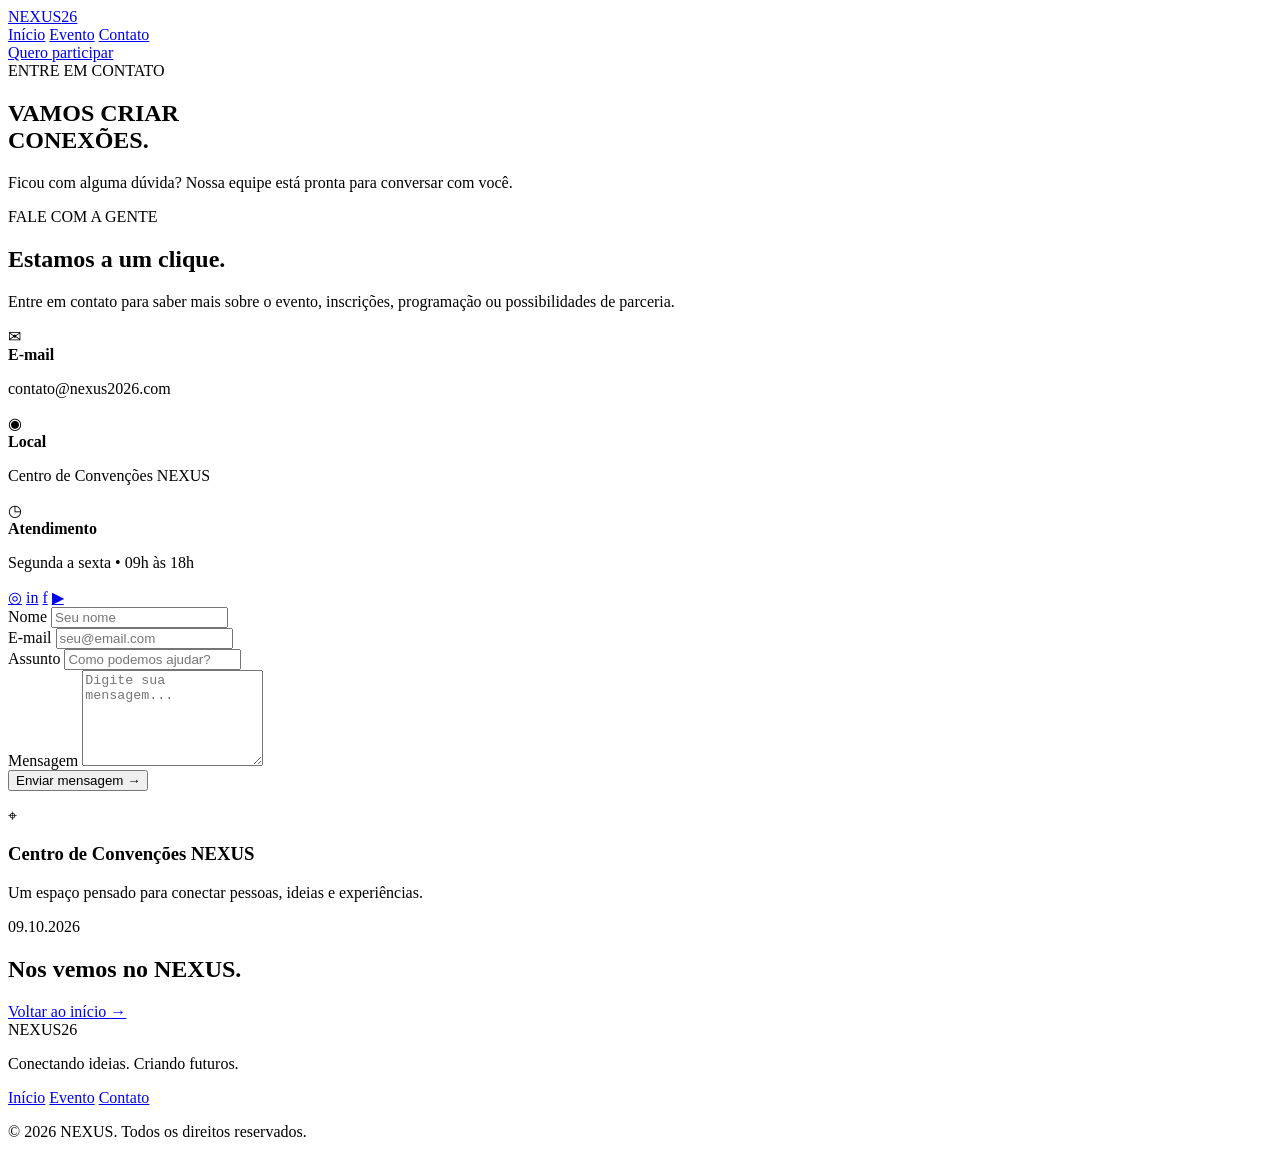
==== pages/contato.html @ dcf5cff4 "Ajustar estrutura para o GitHub PAges" ====
<!DOCTYPE html>
<html lang="pt-BR">

<head>

    <meta charset="UTF-8">
    <meta name="viewport" content="width=device-width, initial-scale=1.0">

    <title>Contato | NEXUS 2026</title>

    <link rel="preconnect" href="https://fonts.googleapis.com">
    <link rel="preconnect" href="https://fonts.gstatic.com" crossorigin>

    <link href="https://fonts.googleapis.com/css2?family=Inter:wght@400;500;600;700;800&family=Orbitron:wght@500;600;700;800&display=swap"
          rel="stylesheet">

    <link rel="stylesheet" href="../css/style.css">

</head>

<body>

<header class="header">

    <a href="../index.html" class="logo">
        NEXUS<span>26</span>
    </a>

    <nav class="nav">
        <a href="../index.html">Início</a>
        <a href="detalhes.html">Evento</a>
        <a href="contato.html" class="active">Contato</a>
    </nav>

    <a href="contato.html" class="header-button">
        Quero participar
    </a>

</header>


<main>

<section class="page-hero">

    <div class="grid"></div>

    <div class="page-hero-content">

        <div class="badge">
            ENTRE EM CONTATO
        </div>

        <h1>
            VAMOS CRIAR<br>
            <span>CONEXÕES.</span>
        </h1>

        <p>
            Ficou com alguma dúvida? Nossa equipe está
            pronta para conversar com você.
        </p>

    </div>

</section>


<section class="contact-section">

    <div class="contact-info">

        <div class="section-label">
            FALE COM A GENTE
        </div>

        <h2>
            Estamos a um
            <span>clique.</span>
        </h2>

        <p>
            Entre em contato para saber mais sobre o evento,
            inscrições, programação ou possibilidades de parceria.
        </p>


        <div class="contact-item">
            <span>✉</span>
            <div>
                <strong>E-mail</strong>
                <p>contato@nexus2026.com</p>
            </div>
        </div>

        <div class="contact-item">
            <span>◉</span>
            <div>
                <strong>Local</strong>
                <p>Centro de Convenções NEXUS</p>
            </div>
        </div>

        <div class="contact-item">
            <span>◷</span>
            <div>
                <strong>Atendimento</strong>
                <p>Segunda a sexta • 09h às 18h</p>
            </div>
        </div>


        <div class="socials">

            <a href="#" aria-label="Instagram">◎</a>
            <a href="#" aria-label="LinkedIn">in</a>
            <a href="#" aria-label="Facebook">f</a>
            <a href="#" aria-label="YouTube">▶</a>

        </div>

    </div>


    <form class="contact-form" id="contactForm">

        <div class="form-group">

            <label for="name">Nome</label>

            <input
                type="text"
                id="name"
                name="name"
                placeholder="Seu nome"
                required
            >

        </div>


        <div class="form-group">

            <label for="email">E-mail</label>

            <input
                type="email"
                id="email"
                name="email"
                placeholder="seu@email.com"
                required
            >

        </div>


        <div class="form-group">

            <label for="subject">Assunto</label>

            <input
                type="text"
                id="subject"
                name="subject"
                placeholder="Como podemos ajudar?"
                required
            >

        </div>


        <div class="form-group">

            <label for="message">Mensagem</label>

            <textarea
                id="message"
                name="message"
                rows="6"
                placeholder="Digite sua mensagem..."
                required
            ></textarea>

        </div>


        <button type="submit" class="primary-button form-button">
            Enviar mensagem
            <span>→</span>
        </button>

        <p id="formMessage" class="form-message"></p>

    </form>

</section>


<section class="map-section">

    <div class="map-placeholder">

        <div class="map-icon">⌖</div>

        <h3>Centro de Convenções NEXUS</h3>

        <p>
            Um espaço pensado para conectar pessoas,
            ideias e experiências.
        </p>

    </div>

</section>


<section class="cta-section">

    <div>

        <div class="section-label">
            09.10.2026
        </div>

        <h2>
            Nos vemos no
            <span>NEXUS.</span>
        </h2>

    </div>

    <a href="../index.html" class="primary-button">
        Voltar ao início
        <span>→</span>
    </a>

</section>

</main>


<footer class="footer">

    <div class="footer-logo">
        NEXUS<span>26</span>
    </div>

    <p>Conectando ideias. Criando futuros.</p>

    <div class="footer-links">
        <a href="../index.html">Início</a>
        <a href="detalhes.html">Evento</a>
        <a href="contato.html">Contato</a>
    </div>

    <p class="copyright">
        © 2026 NEXUS. Todos os direitos reservados.
    </p>

</footer>


<script src="../js/script.js"></script>

</body>
</html>
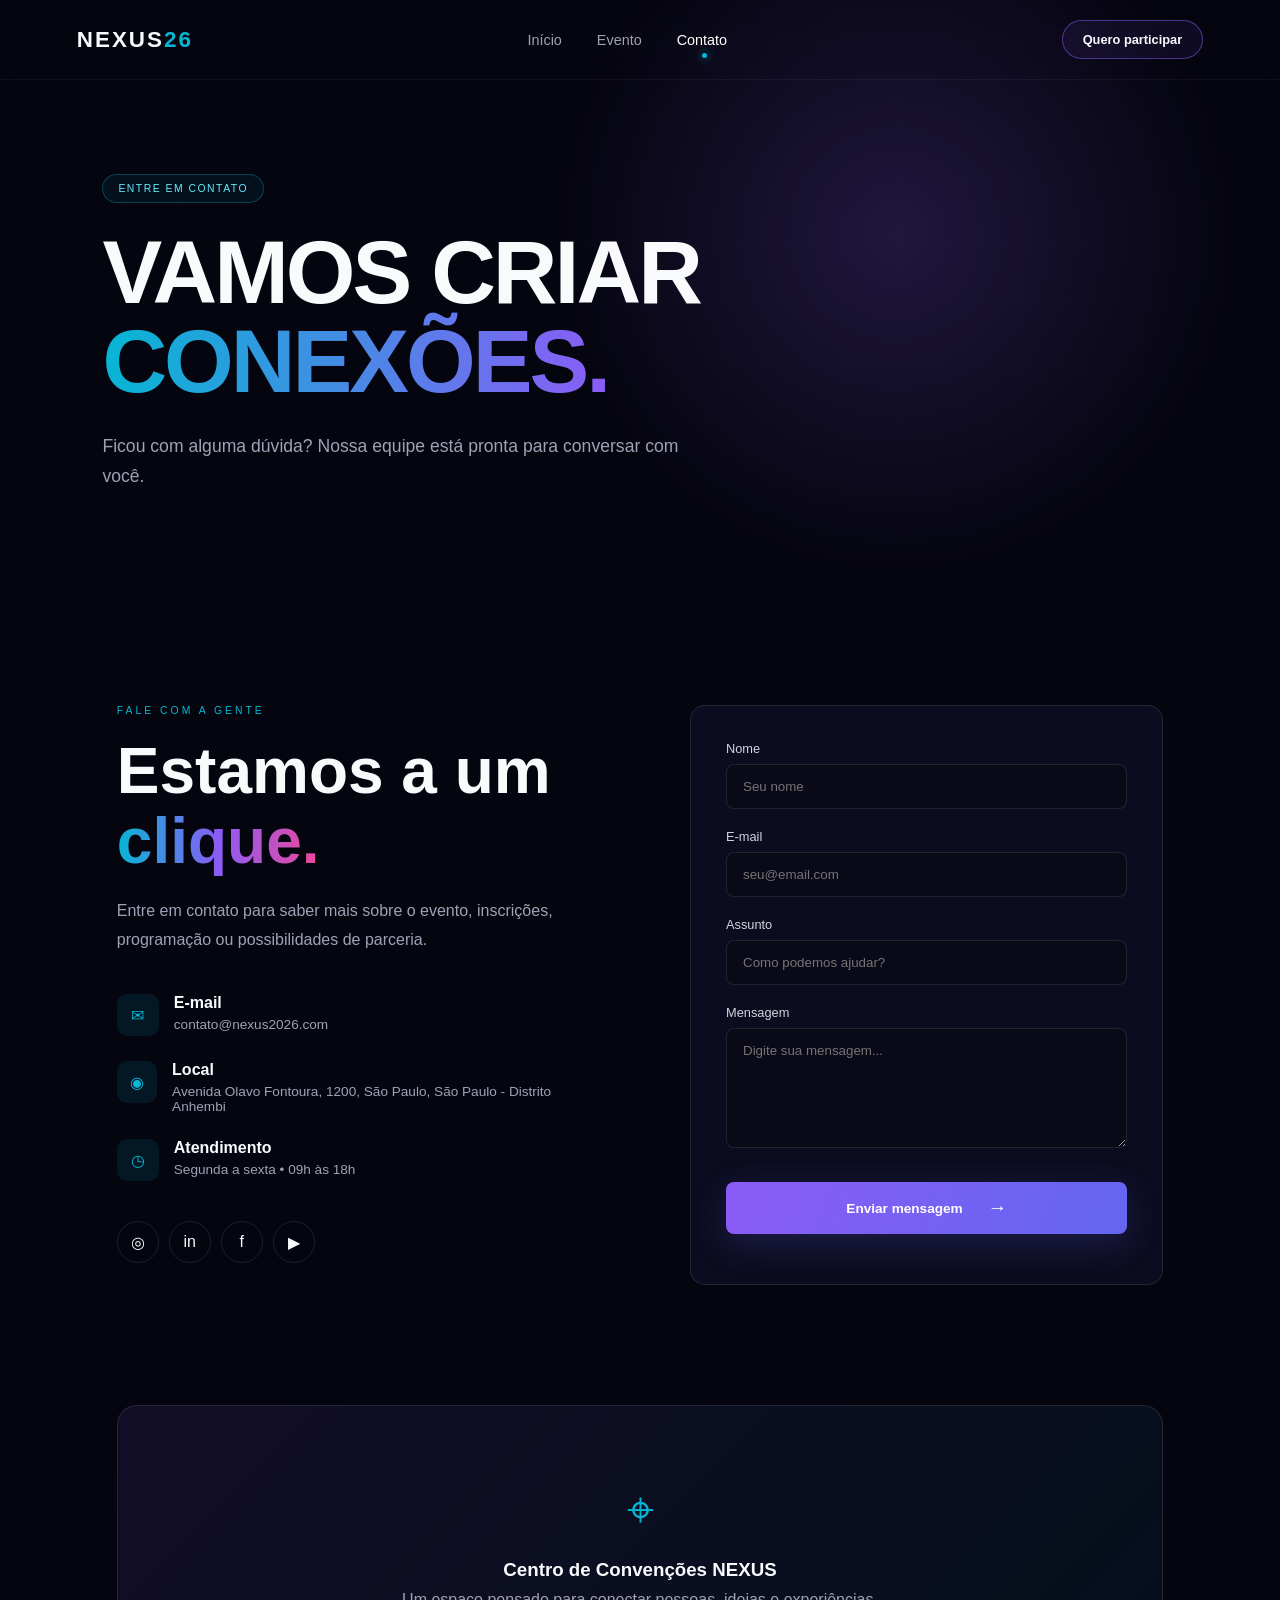
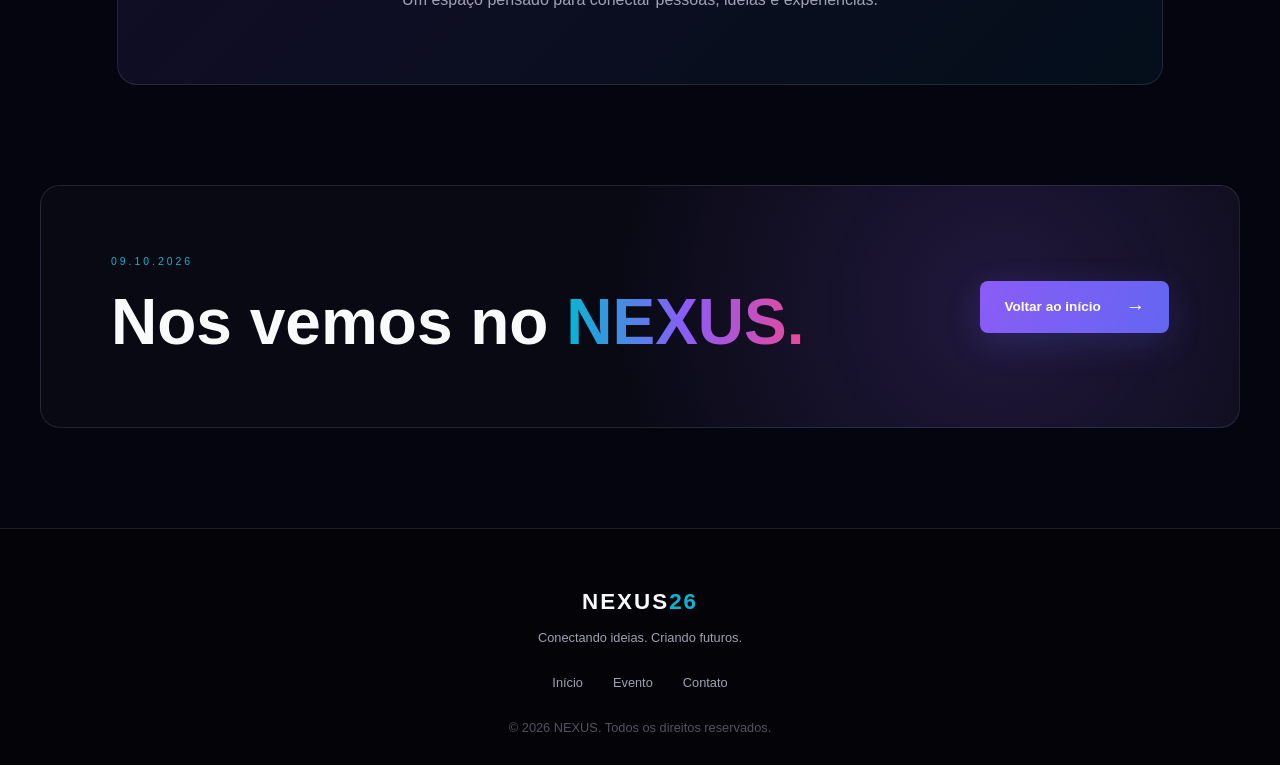
==== commit a9e5962a: "Adicione comentarios e ajustes" ====
--- a/pages/contato.html
+++ b/pages/contato.html
@@ -97,7 +97,7 @@
             <span>◉</span>
             <div>
                 <strong>Local</strong>
-                <p>Centro de Convenções NEXUS</p>
+                <p>Avenida Olavo Fontoura, 1200, São Paulo, São Paulo - Distrito Anhembi</p>
             </div>
         </div>
 
--- a/css/style.css
+++ b/css/style.css
@@ -0,0 +1,1339 @@
+
+:root {
+    --bg: #050510;
+    --bg-light: #0b0b1c;
+    --card: rgba(18, 18, 42, 0.65);
+
+    --primary: #8b5cf6;
+    --secondary: #06b6d4;
+    --pink: #ec4899;
+
+    --text: #f8fafc;
+    --muted: #a1a1b5;
+
+    --border: rgba(255,255,255,0.1);
+
+    --font-main: "Inter", sans-serif;
+    --font-tech: "Orbitron", sans-serif;
+}
+
+
+* {
+    margin: 0;
+    padding: 0;
+    box-sizing: border-box;
+}
+
+html {
+    scroll-behavior: smooth;
+}
+
+body {
+    background: var(--bg);
+    color: var(--text);
+    font-family: var(--font-main);
+    overflow-x: hidden;
+}
+
+a {
+    color: inherit;
+    text-decoration: none;
+}
+
+button,
+input,
+textarea {
+    font-family: inherit;
+}
+
+
+.header {
+    width: 100%;
+    height: 80px;
+
+    padding: 0 6%;
+
+    display: flex;
+    align-items: center;
+    justify-content: space-between;
+
+    position: absolute;
+    top: 0;
+    left: 0;
+
+    z-index: 100;
+
+    border-bottom: 1px solid rgba(255,255,255,0.05);
+
+    backdrop-filter: blur(15px);
+}
+
+.logo,
+.footer-logo {
+    font-family: var(--font-tech);
+    font-size: 1.4rem;
+    font-weight: 800;
+    letter-spacing: 2px;
+}
+
+.logo span,
+.footer-logo span {
+    color: var(--secondary);
+}
+
+.nav {
+    display: flex;
+    gap: 35px;
+}
+
+.nav a {
+    color: var(--muted);
+    font-size: .9rem;
+    transition: .3s ease;
+}
+
+.nav a:hover,
+.nav a.active {
+    color: white;
+}
+
+.nav a.active {
+    position: relative;
+}
+
+.nav a.active::after {
+    content: "";
+    position: absolute;
+
+    width: 5px;
+    height: 5px;
+
+    border-radius: 50%;
+
+    background: var(--secondary);
+
+    left: 50%;
+    bottom: -10px;
+
+    box-shadow: 0 0 10px var(--secondary);
+}
+
+.header-button {
+    border: 1px solid rgba(139,92,246,.5);
+    padding: 11px 20px;
+    border-radius: 30px;
+
+    font-size: .8rem;
+    font-weight: 600;
+
+    background: rgba(139,92,246,.08);
+
+    transition: .3s;
+}
+
+.header-button:hover {
+    background: var(--primary);
+    box-shadow: 0 0 25px rgba(139,92,246,.4);
+}
+
+
+.hero {
+    min-height: 100vh;
+
+    display: flex;
+    align-items: center;
+
+    position: relative;
+
+    padding: 130px 8% 80px;
+
+    overflow: hidden;
+}
+
+.hero-background {
+    position: absolute;
+    inset: 0;
+
+    background:
+        radial-gradient(circle at 75% 45%, rgba(139,92,246,.22), transparent 28%),
+        radial-gradient(circle at 20% 80%, rgba(6,182,212,.12), transparent 30%);
+}
+
+.grid {
+    position: absolute;
+    inset: 0;
+
+    opacity: .15;
+
+    background-image:
+        linear-gradient(rgba(255,255,255,.08) 1px, transparent 1px),
+        linear-gradient(90deg, rgba(255,255,255,.08) 1px, transparent 1px);
+
+    background-size: 60px 60px;
+
+    mask-image: linear-gradient(to bottom, transparent, black, transparent);
+}
+
+.orb {
+    position: absolute;
+    border-radius: 50%;
+    filter: blur(1px);
+    animation: float 7s ease-in-out infinite;
+}
+
+.orb-one {
+    width: 420px;
+    height: 420px;
+
+    right: 4%;
+    top: 20%;
+
+    background: radial-gradient(
+        circle,
+        rgba(139,92,246,.35),
+        rgba(139,92,246,.03) 70%
+    );
+}
+
+.orb-two {
+    width: 300px;
+    height: 300px;
+
+    left: 10%;
+    bottom: -100px;
+
+    background: radial-gradient(
+        circle,
+        rgba(6,182,212,.2),
+        transparent 70%
+    );
+
+    animation-delay: -3s;
+}
+
+.hero-content {
+    position: relative;
+    z-index: 2;
+
+    max-width: 850px;
+}
+
+.badge {
+    display: inline-flex;
+    align-items: center;
+    gap: 10px;
+
+    border: 1px solid rgba(6,182,212,.3);
+
+    background: rgba(6,182,212,.07);
+
+    color: #67e8f9;
+
+    padding: 8px 15px;
+
+    border-radius: 50px;
+
+    font-family: var(--font-tech);
+    font-size: .65rem;
+    letter-spacing: 1.5px;
+
+    margin-bottom: 25px;
+}
+/*bolinha do evento presencial*/
+.pulse {
+    width: 7px;
+    height: 7px;
+
+    border-radius: 50%;
+
+    background: #22d3ee;
+
+    box-shadow: 0 0 15px #22d3ee;
+
+    animation: pulse 1.5s infinite;
+}
+
+.event-date {
+    color: var(--secondary);
+
+    font-family: var(--font-tech);
+    font-size: .75rem;
+    letter-spacing: 3px;
+
+    margin-bottom: 20px;
+}
+
+.hero h1 {
+    font-family: var(--font-tech);
+
+    font-size: clamp(3.2rem, 8vw, 7rem);
+
+    line-height: .95;
+    letter-spacing: -4px;
+
+    margin-bottom: 30px;
+}
+/*gradient do "futuro"*/
+.hero h1 span,
+h2 span {
+    color: transparent;
+
+    background: linear-gradient(
+        90deg,
+        var(--secondary),
+        var(--primary),
+        var(--pink)
+    );
+
+    background-clip: text;
+    -webkit-background-clip: text;
+}
+
+.hero-description {
+    max-width: 570px;
+
+    color: var(--muted);
+
+    font-size: 1.05rem;
+    line-height: 1.8;
+
+    margin-bottom: 35px;
+}
+
+.hero-buttons {
+    display: flex;
+    gap: 15px;
+    flex-wrap: wrap;
+}
+
+.primary-button {
+    display: inline-flex;
+    align-items: center;
+    justify-content: center;
+    gap: 25px;
+
+    padding: 15px 24px;
+
+    border-radius: 8px;
+
+    color: white;
+
+    font-size: .85rem;
+    font-weight: 700;
+
+    background: linear-gradient(
+        110deg,
+        var(--primary),
+        #6366f1
+    );
+
+    border: 0;
+
+    cursor: pointer;
+
+    box-shadow:
+        0 10px 35px rgba(99,102,241,.2);
+
+    transition: .3s;
+}
+
+.primary-button:hover {
+    transform: translateY(-3px);
+
+    box-shadow:
+        0 15px 45px rgba(139,92,246,.4);
+}
+
+.primary-button span {
+    font-size: 1.2rem;
+}
+
+.secondary-button {
+    display: inline-flex;
+    align-items: center;
+
+    padding: 15px 24px;
+
+    border: 1px solid var(--border);
+
+    border-radius: 8px;
+
+    color: var(--muted);
+
+    font-size: .85rem;
+
+    transition: .3s;
+}
+
+.secondary-button:hover {
+    color: white;
+    border-color: var(--primary);
+}
+
+
+/*inovation tech people*/
+.hero-decoration {
+    position: absolute;
+
+    right: 4%;
+    bottom: 50px;
+
+    display: flex;
+    flex-direction: column;
+    gap: 10px;
+
+    font-family: var(--font-tech);
+    font-size: .55rem;
+    color: rgba(255,255,255,.3);
+
+    letter-spacing: 3px;
+}
+
+
+.countdown-section {
+    padding: 130px 6%;
+
+    text-align: center;
+
+    position: relative;
+
+    background:
+        linear-gradient(
+            180deg,
+            var(--bg),
+            #08081a,
+            var(--bg)
+        );
+}
+
+.section-label {
+    color: var(--secondary);
+
+    font-family: var(--font-tech);
+
+    font-size: .65rem;
+
+    letter-spacing: 3px;
+
+    margin-bottom: 20px;
+}
+
+h2 {
+    font-family: var(--font-tech);
+
+    font-size: clamp(2rem, 5vw, 4rem);
+
+    line-height: 1.1;
+
+    margin-bottom: 20px;
+}
+
+.section-description {
+    max-width: 600px;
+
+    margin: 0 auto;
+
+    color: var(--muted);
+
+    line-height: 1.7;
+}
+
+.countdown {
+    margin: 60px auto 30px;
+
+    display: flex;
+    justify-content: center;
+    align-items: center;
+
+    gap: clamp(8px, 2vw, 30px);
+}
+
+.time-box {
+    width: clamp(75px, 12vw, 160px);
+    height: clamp(95px, 13vw, 150px);
+
+    display: flex;
+    flex-direction: column;
+    align-items: center;
+    justify-content: center;
+
+    border: 1px solid rgba(139,92,246,.2);
+
+    background:
+        linear-gradient(
+            145deg,
+            rgba(139,92,246,.1),
+            rgba(6,182,212,.03)
+        );
+
+    border-radius: 15px;
+
+    position: relative;
+
+    overflow: hidden;
+}
+
+.time-box::before {
+    content: "";
+
+    position: absolute;
+
+    width: 100%;
+    height: 1px;
+
+    top: 0;
+    left: 0;
+
+    background: linear-gradient(
+        90deg,
+        transparent,
+        var(--secondary),
+        transparent
+    );
+}
+
+.time-number {
+    font-family: var(--font-tech);
+
+    font-size: clamp(1.8rem, 5vw, 4rem);
+
+    font-weight: 700;
+
+    color: white;
+
+    text-shadow:
+        0 0 25px rgba(139,92,246,.5);
+}
+
+.time-label {
+    margin-top: 5px;
+
+    font-size: .55rem;
+
+    color: var(--muted);
+
+    letter-spacing: 2px;
+}
+
+.time-separator {
+    font-family: var(--font-tech);
+
+    font-size: 2rem;
+
+    color: var(--primary);
+
+    animation: blink 1s infinite;
+}
+
+.event-message {
+    color: var(--secondary);
+
+    font-family: var(--font-tech);
+}
+
+
+.highlights {
+    max-width: 1200px;
+
+    margin: 0 auto;
+
+    padding: 50px 6% 130px;
+
+    display: grid;
+
+    grid-template-columns: repeat(3, 1fr);
+
+    gap: 20px;
+}
+
+.highlight-card {
+    padding: 35px;
+
+    border: 1px solid var(--border);
+
+    border-radius: 15px;
+
+    background: var(--card);
+
+    transition: .4s;
+}
+
+.highlight-card:hover {
+    transform: translateY(-8px);
+
+    border-color: rgba(139,92,246,.5);
+
+    box-shadow:
+        0 20px 50px rgba(0,0,0,.3);
+}
+
+.highlight-icon {
+    width: 45px;
+    height: 45px;
+
+    display: grid;
+    place-items: center;
+
+    border-radius: 10px;
+
+    margin-bottom: 25px;
+
+    color: var(--secondary);
+
+    background: rgba(6,182,212,.1);
+
+    font-size: 1.5rem;
+}
+
+.highlight-card h3 {
+    font-family: var(--font-tech);
+
+    margin-bottom: 12px;
+}
+
+.highlight-card p {
+    color: var(--muted);
+
+    line-height: 1.7;
+
+    font-size: .9rem;
+}
+
+
+.cta-section {
+    max-width: 1200px;
+
+    margin: 0 auto 100px;
+
+    padding: 70px;
+
+    display: flex;
+
+    justify-content: space-between;
+
+    align-items: center;
+
+    gap: 40px;
+
+    border: 1px solid var(--border);
+
+    border-radius: 20px;
+
+    background:
+        radial-gradient(
+            circle at 80% 50%,
+            rgba(139,92,246,.18),
+            transparent 40%
+        ),
+        rgba(255,255,255,.02);
+}
+
+.cta-section h2 {
+    margin-bottom: 0;
+}
+
+
+
+.page-hero {
+    min-height: 65vh;
+
+    padding: 160px 8% 80px;
+
+    display: flex;
+
+    align-items: center;
+
+    position: relative;
+
+    overflow: hidden;
+
+    background:
+        radial-gradient(
+            circle at 70% 40%,
+            rgba(139,92,246,.2),
+            transparent 35%
+        );
+}
+
+.page-hero-content {
+    position: relative;
+
+    max-width: 900px;
+}
+
+.page-hero h1 {
+    font-family: var(--font-tech);
+
+    font-size: clamp(3rem, 7vw, 6rem);
+
+    line-height: 1;
+
+    letter-spacing: -3px;
+
+    margin-bottom: 25px;
+}
+
+.page-hero h1 span {
+    color: transparent;
+
+    background:
+        linear-gradient(
+            90deg,
+            var(--secondary),
+            var(--primary)
+        );
+
+    background-clip: text;
+    -webkit-background-clip: text;
+}
+
+.page-hero p {
+    color: var(--muted);
+
+    font-size: 1.1rem;
+
+    max-width: 600px;
+
+    line-height: 1.7;
+}
+
+
+.details-section,
+.schedule-section,
+.speakers-section,
+.benefits-section,
+.contact-section {
+    max-width: 1200px;
+
+    margin: auto;
+
+    padding: 120px 6%;
+}
+
+.details-intro {
+    max-width: 800px;
+
+    margin-bottom: 70px;
+}
+
+.details-intro p {
+    color: var(--muted);
+
+    line-height: 1.8;
+
+    margin-top: 20px;
+}
+
+.event-info-grid {
+    display: grid;
+
+    grid-template-columns: repeat(4, 1fr);
+
+    gap: 15px;
+}
+
+.info-card {
+    padding: 30px;
+
+    border: 1px solid var(--border);
+
+    background: var(--card);
+
+    border-radius: 15px;
+}
+
+.info-number {
+    color: var(--primary);
+
+    font-family: var(--font-tech);
+
+    font-size: .7rem;
+}
+
+.info-card h3 {
+    margin: 30px 0 10px;
+
+    font-family: var(--font-tech);
+
+    font-size: 1rem;
+}
+
+.info-card p {
+    color: var(--muted);
+
+    font-size: .85rem;
+
+    line-height: 1.6;
+}
+
+
+.timeline {
+    margin-top: 60px;
+
+    border-left: 1px solid rgba(139,92,246,.4);
+}
+
+.timeline-item {
+    display: grid;
+
+    grid-template-columns: 120px 1fr;
+
+    gap: 30px;
+
+    padding: 0 0 45px 35px;
+
+    position: relative;
+}
+
+.timeline-item::before {
+    content: "";
+
+    position: absolute;
+
+    left: -5px;
+    top: 5px;
+
+    width: 9px;
+    height: 9px;
+
+    border-radius: 50%;
+
+    background: var(--secondary);
+
+    box-shadow: 0 0 15px var(--secondary);
+}
+
+.timeline-item time {
+    color: var(--secondary);
+
+    font-family: var(--font-tech);
+}
+
+.timeline-item h3 {
+    margin-bottom: 10px;
+}
+
+.timeline-item p {
+    color: var(--muted);
+
+    line-height: 1.7;
+}
+
+
+.speaker-grid {
+    display: grid;
+
+    grid-template-columns: repeat(3, 1fr);
+
+    gap: 20px;
+
+    margin-top: 60px;
+}
+
+.speaker-card {
+    padding: 40px 25px;
+
+    text-align: center;
+
+    border: 1px solid var(--border);
+
+    border-radius: 15px;
+
+    background: var(--card);
+
+    transition: .3s;
+}
+
+.speaker-card:hover {
+    transform: translateY(-5px);
+
+    border-color: var(--primary);
+}
+
+.speaker-avatar {
+    width: 100px;
+    height: 100px;
+
+    display: grid;
+    place-items: center;
+
+    margin: 0 auto 25px;
+
+    border-radius: 50%;
+
+    font-family: var(--font-tech);
+
+    font-size: 1.4rem;
+
+    background:
+        linear-gradient(
+            135deg,
+            var(--primary),
+            var(--secondary)
+        );
+
+    box-shadow:
+        0 0 40px rgba(139,92,246,.25);
+}
+
+.speaker-card p {
+    color: var(--muted);
+
+    margin-top: 8px;
+
+    font-size: .85rem;
+}
+
+
+.benefits-section {
+    border-top: 1px solid var(--border);
+}
+
+.benefits-grid {
+    display: grid;
+
+    grid-template-columns: repeat(2, 1fr);
+
+    gap: 20px;
+
+    margin-top: 60px;
+}
+
+.benefits-grid > div {
+    padding: 30px;
+
+    border: 1px solid var(--border);
+
+    border-radius: 15px;
+
+    background: rgba(255,255,255,.02);
+}
+
+.benefits-grid span {
+    color: var(--secondary);
+
+    font-size: 1.8rem;
+}
+
+.benefits-grid h3 {
+    margin: 15px 0 8px;
+}
+
+.benefits-grid p {
+    color: var(--muted);
+
+    line-height: 1.7;
+
+    font-size: .9rem;
+}
+
+
+.contact-section {
+    display: grid;
+
+    grid-template-columns: 1fr 1fr;
+
+    gap: 100px;
+}
+
+.contact-info > p {
+    color: var(--muted);
+
+    line-height: 1.8;
+
+    margin-bottom: 40px;
+}
+
+.contact-item {
+    display: flex;
+
+    gap: 15px;
+
+    margin: 25px 0;
+}
+
+.contact-item > span {
+    width: 42px;
+    height: 42px;
+
+    display: grid;
+    place-items: center;
+
+    border-radius: 10px;
+
+    color: var(--secondary);
+
+    background: rgba(6,182,212,.1);
+}
+
+.contact-item p {
+    color: var(--muted);
+
+    font-size: .85rem;
+
+    margin-top: 5px;
+}
+
+.socials {
+    display: flex;
+
+    gap: 10px;
+
+    margin-top: 40px;
+}
+
+.socials a {
+    width: 42px;
+    height: 42px;
+
+    display: grid;
+    place-items: center;
+
+    border: 1px solid var(--border);
+
+    border-radius: 50%;
+
+    transition: .3s;
+}
+
+.socials a:hover {
+    background: var(--primary);
+
+    border-color: var(--primary);
+
+    transform: translateY(-3px);
+}
+
+
+/* FORM */
+
+.contact-form {
+    padding: 35px;
+
+    border: 1px solid var(--border);
+
+    border-radius: 15px;
+
+    background: var(--card);
+}
+
+.form-group {
+    margin-bottom: 20px;
+}
+
+.form-group label {
+    display: block;
+
+    margin-bottom: 8px;
+
+    font-size: .8rem;
+
+    color: #d1d5db;
+}
+
+.form-group input,
+.form-group textarea {
+    width: 100%;
+
+    padding: 14px 16px;
+
+    color: white;
+
+    background: rgba(0,0,0,.25);
+
+    border: 1px solid var(--border);
+
+    border-radius: 8px;
+
+    outline: none;
+
+    resize: vertical;
+
+    transition: .3s;
+}
+
+.form-group input:focus,
+.form-group textarea:focus {
+    border-color: var(--primary);
+
+    box-shadow:
+        0 0 0 3px rgba(139,92,246,.1);
+}
+
+.form-button {
+    width: 100%;
+
+    margin-top: 10px;
+}
+
+.form-message {
+    text-align: center;
+
+    color: var(--secondary);
+
+    margin-top: 15px;
+
+    font-size: .85rem;
+}
+
+
+.map-section {
+    max-width: 1200px;
+
+    margin: 0 auto;
+
+    padding: 0 6% 100px;
+}
+
+.map-placeholder {
+    min-height: 280px;
+
+    display: flex;
+
+    flex-direction: column;
+
+    align-items: center;
+
+    justify-content: center;
+
+    text-align: center;
+
+    padding: 30px;
+
+    border: 1px solid var(--border);
+
+    border-radius: 20px;
+
+    background:
+        linear-gradient(
+            135deg,
+            rgba(139,92,246,.1),
+            rgba(6,182,212,.06)
+        );
+}
+
+.map-icon {
+    font-size: 3rem;
+
+    color: var(--secondary);
+
+    margin-bottom: 20px;
+}
+
+.map-placeholder p {
+    color: var(--muted);
+
+    margin-top: 10px;
+}
+
+
+.footer {
+    padding: 60px 6% 30px;
+
+    text-align: center;
+
+    border-top: 1px solid var(--border);
+
+    background: #030308;
+}
+
+.footer-logo {
+    margin-bottom: 15px;
+}
+
+.footer > p {
+    color: var(--muted);
+
+    font-size: .8rem;
+}
+
+.footer-links {
+    display: flex;
+
+    justify-content: center;
+
+    gap: 30px;
+
+    margin: 30px 0;
+}
+
+.footer-links a {
+    color: var(--muted);
+
+    font-size: .8rem;
+
+    transition: .3s;
+}
+
+.footer-links a:hover {
+    color: white;
+}
+
+.copyright {
+    opacity: .5;
+}
+
+/*bolinha do presencial*/
+@keyframes pulse {
+    0%, 100% {
+        opacity: 1;
+        transform: scale(1);
+    }
+
+    50% {
+        opacity: .4;
+        transform: scale(.7);
+    }
+}
+
+@keyframes blink {
+    50% {
+        opacity: .2;
+    }
+}
+
+@keyframes float {
+    0%, 100% {
+        transform: translateY(0);
+    }
+
+    50% {
+        transform: translateY(-25px);
+    }
+}
+
+@media (max-width: 900px) {
+
+    .header {
+        padding: 0 5%;
+    }
+
+    .header-button {
+        display: none;
+    }
+
+    .hero {
+        padding-left: 6%;
+        padding-right: 6%;
+    }
+
+    .hero-decoration {
+        display: none;
+    }
+
+    .highlights,
+    .speaker-grid {
+        grid-template-columns: 1fr;
+    }
+
+    .event-info-grid {
+        grid-template-columns: repeat(2, 1fr);
+    }
+
+    .contact-section {
+        grid-template-columns: 1fr;
+
+        gap: 50px;
+    }
+
+    .cta-section {
+        margin-left: 6%;
+        margin-right: 6%;
+    }
+
+}
+
+
+@media (max-width: 600px) {
+
+    .header {
+        height: 70px;
+    }
+
+    .logo {
+        font-size: 1.1rem;
+    }
+
+    .nav {
+        gap: 15px;
+    }
+
+    .nav a {
+        font-size: .7rem;
+    }
+
+    .hero {
+        min-height: 90vh;
+
+        padding-top: 120px;
+    }
+
+    .hero h1 {
+        font-size: clamp(2.8rem, 15vw, 5rem);
+
+        letter-spacing: -2px;
+    }
+
+    .hero-description {
+        font-size: .9rem;
+    }
+
+    .countdown {
+        gap: 5px;
+    }
+
+    .time-box {
+        width: 68px;
+        height: 90px;
+    }
+
+    .time-number {
+        font-size: 1.6rem;
+    }
+
+    .time-label {
+        font-size: .42rem;
+    }
+
+    .time-separator {
+        font-size: 1.2rem;
+    }
+
+    .event-info-grid,
+    .benefits-grid {
+        grid-template-columns: 1fr;
+    }
+
+    .page-hero {
+        min-height: 60vh;
+
+        padding-left: 6%;
+    }
+
+    .page-hero h1 {
+        font-size: 2.8rem;
+    }
+
+    .timeline-item {
+        grid-template-columns: 1fr;
+
+        gap: 10px;
+    }
+
+    .cta-section {
+        padding: 40px 25px;
+
+        flex-direction: column;
+
+        align-items: flex-start;
+    }
+
+    .contact-form {
+        padding: 25px 20px;
+    }
+
+    .footer-links {
+        gap: 18px;
+    }
+
+}
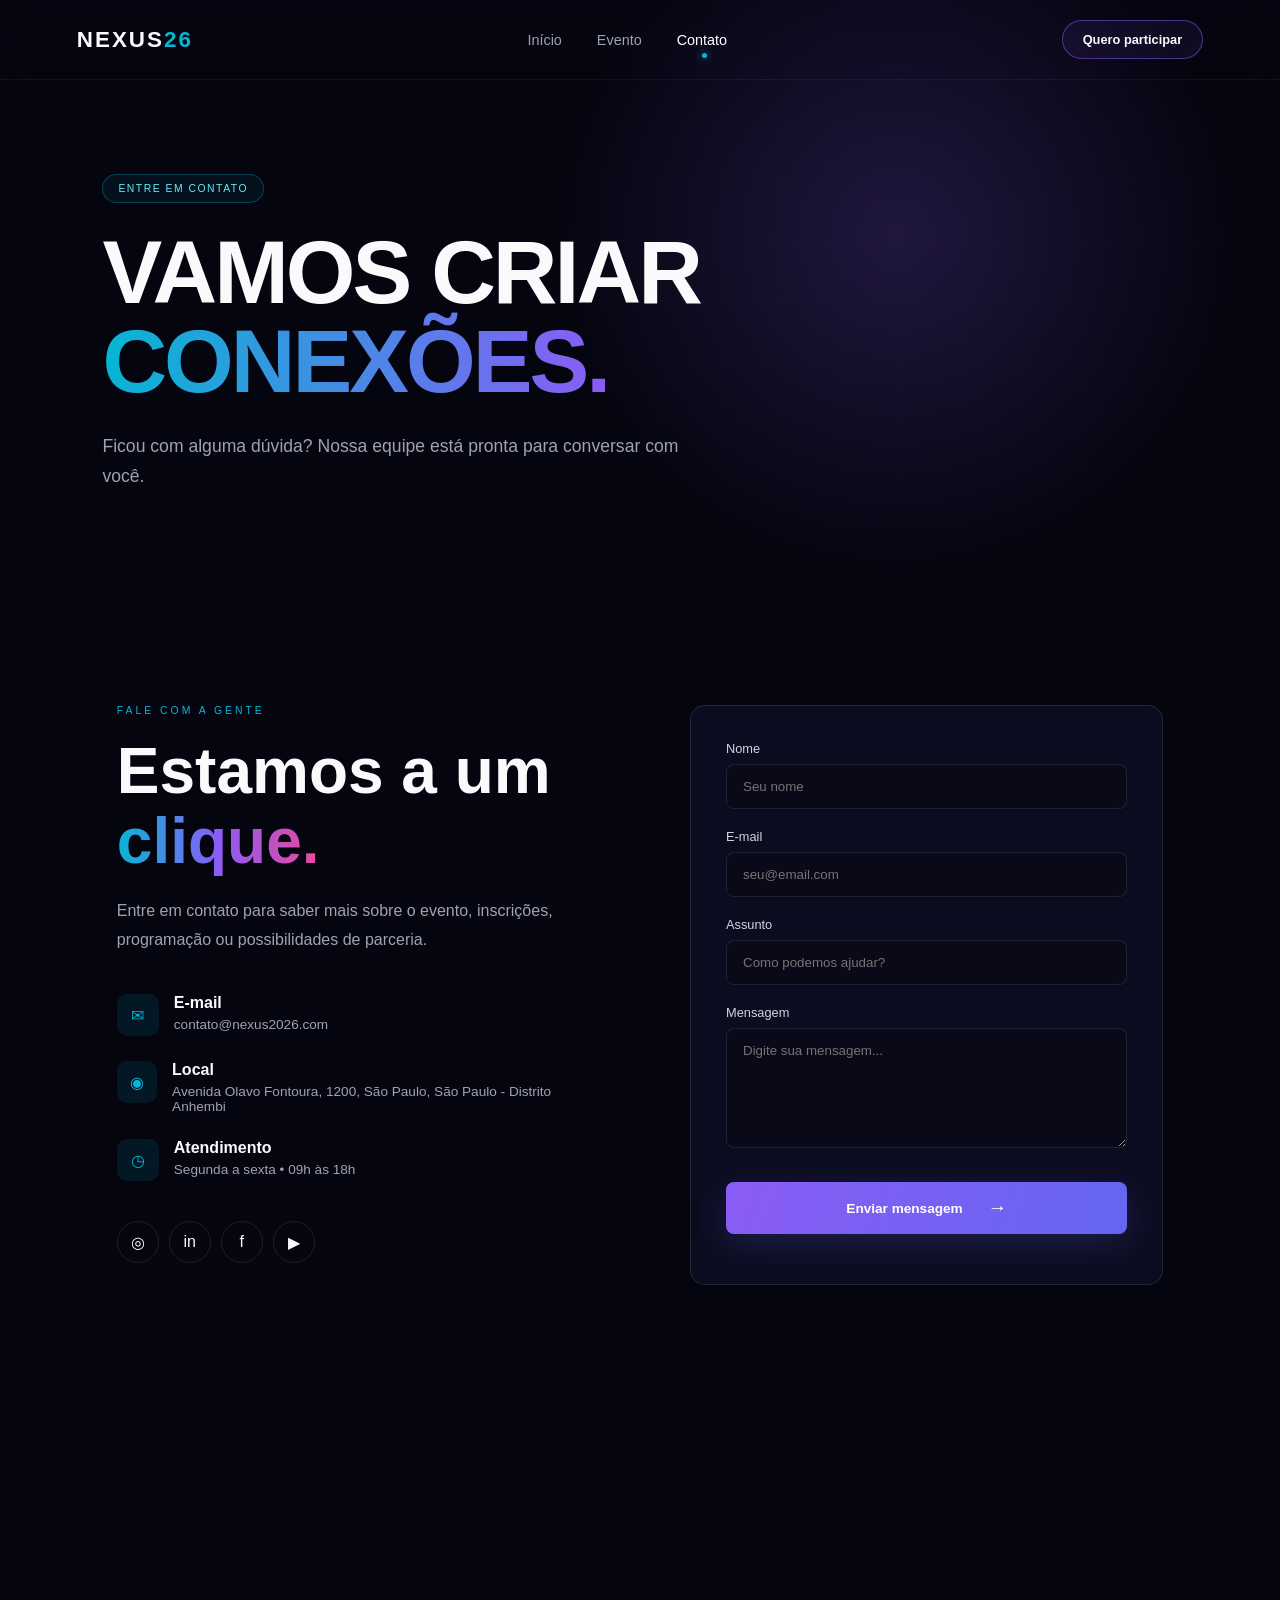
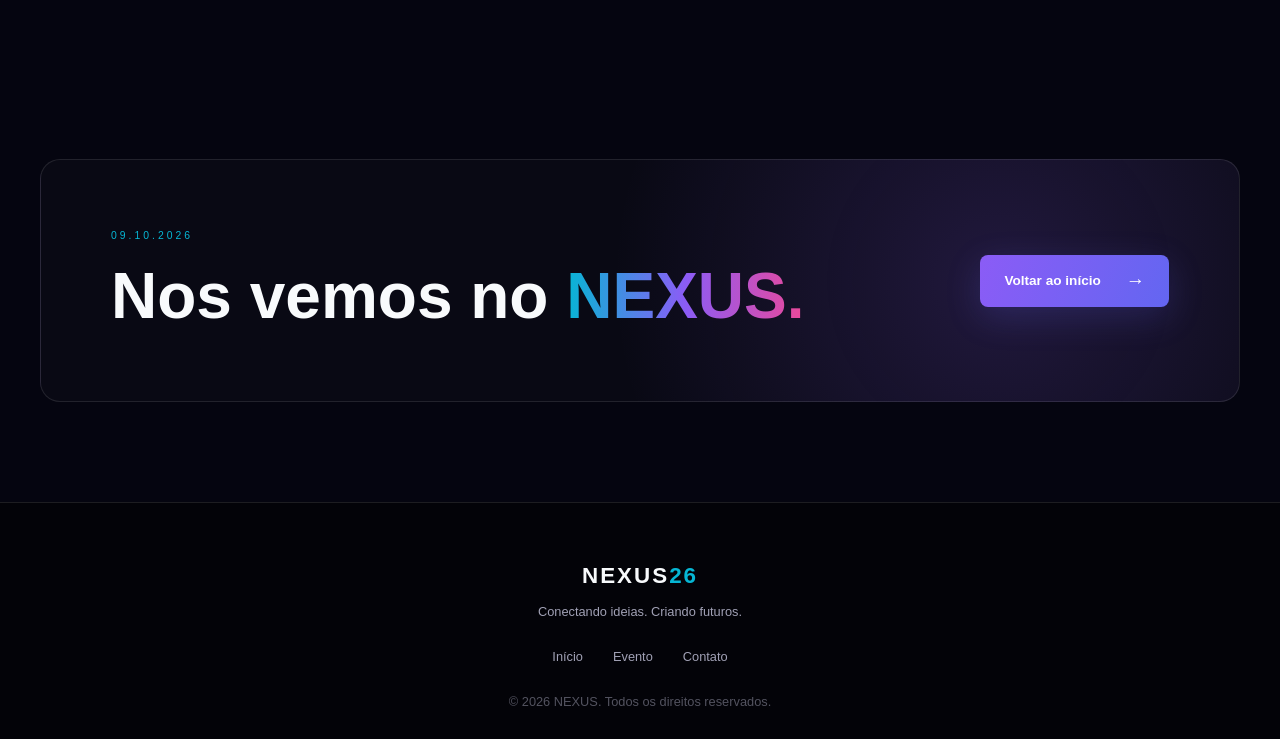
==== commit 2a862b4c: "adicioado mapa do Google Maps" ====
--- a/pages/contato.html
+++ b/pages/contato.html
@@ -197,20 +197,15 @@
 
 
 <section class="map-section">
-
-    <div class="map-placeholder">
-
-        <div class="map-icon">⌖</div>
-
-        <h3>Centro de Convenções NEXUS</h3>
-
-        <p>
-            Um espaço pensado para conectar pessoas,
-            ideias e experiências.
-        </p>
-
-    </div>
-
+    <iframe 
+        src="https://www.google.com/maps/embed?pb=!1m18!1m12!1m3!1d3658.2638827725925!2d-46.64366622378873!3d-23.504996978837134!2m3!1f0!0f0!3f0!3m2!1i1024!2i768!4f13.1!3m3!1m2!1s0x94ce58611eb2328f%3A0x86737f2ee6b3bb87!2sAv.%20Olavo%20Fontoura%2C%201200%20-%20Santana%2C%20S%C3%A3o%20Paulo%20-%20SP!5e0!3m2!1spt-BR!2sbr!4v1700000000000!5m2!1spt-BR!2sbr" 
+        width="100%" 
+        height="350" 
+        style="border: 0; border-radius: 20px;" 
+        allowfullscreen="" 
+        loading="lazy" 
+        referrerpolicy="no-referrer-when-downgrade">
+    </iframe>
 </section>
 
 
--- a/css/style.css
+++ b/css/style.css
@@ -1077,12 +1077,11 @@
 }
 
 
-.map-section {
-    max-width: 1200px;
-
-    margin: 0 auto;
-
-    padding: 0 6% 100px;
+.map-section iframe {
+    width: 100%;
+    height: 350px;
+    border-radius: 20px;
+    border: 1px solid var(--border);
 }
 
 .map-placeholder {
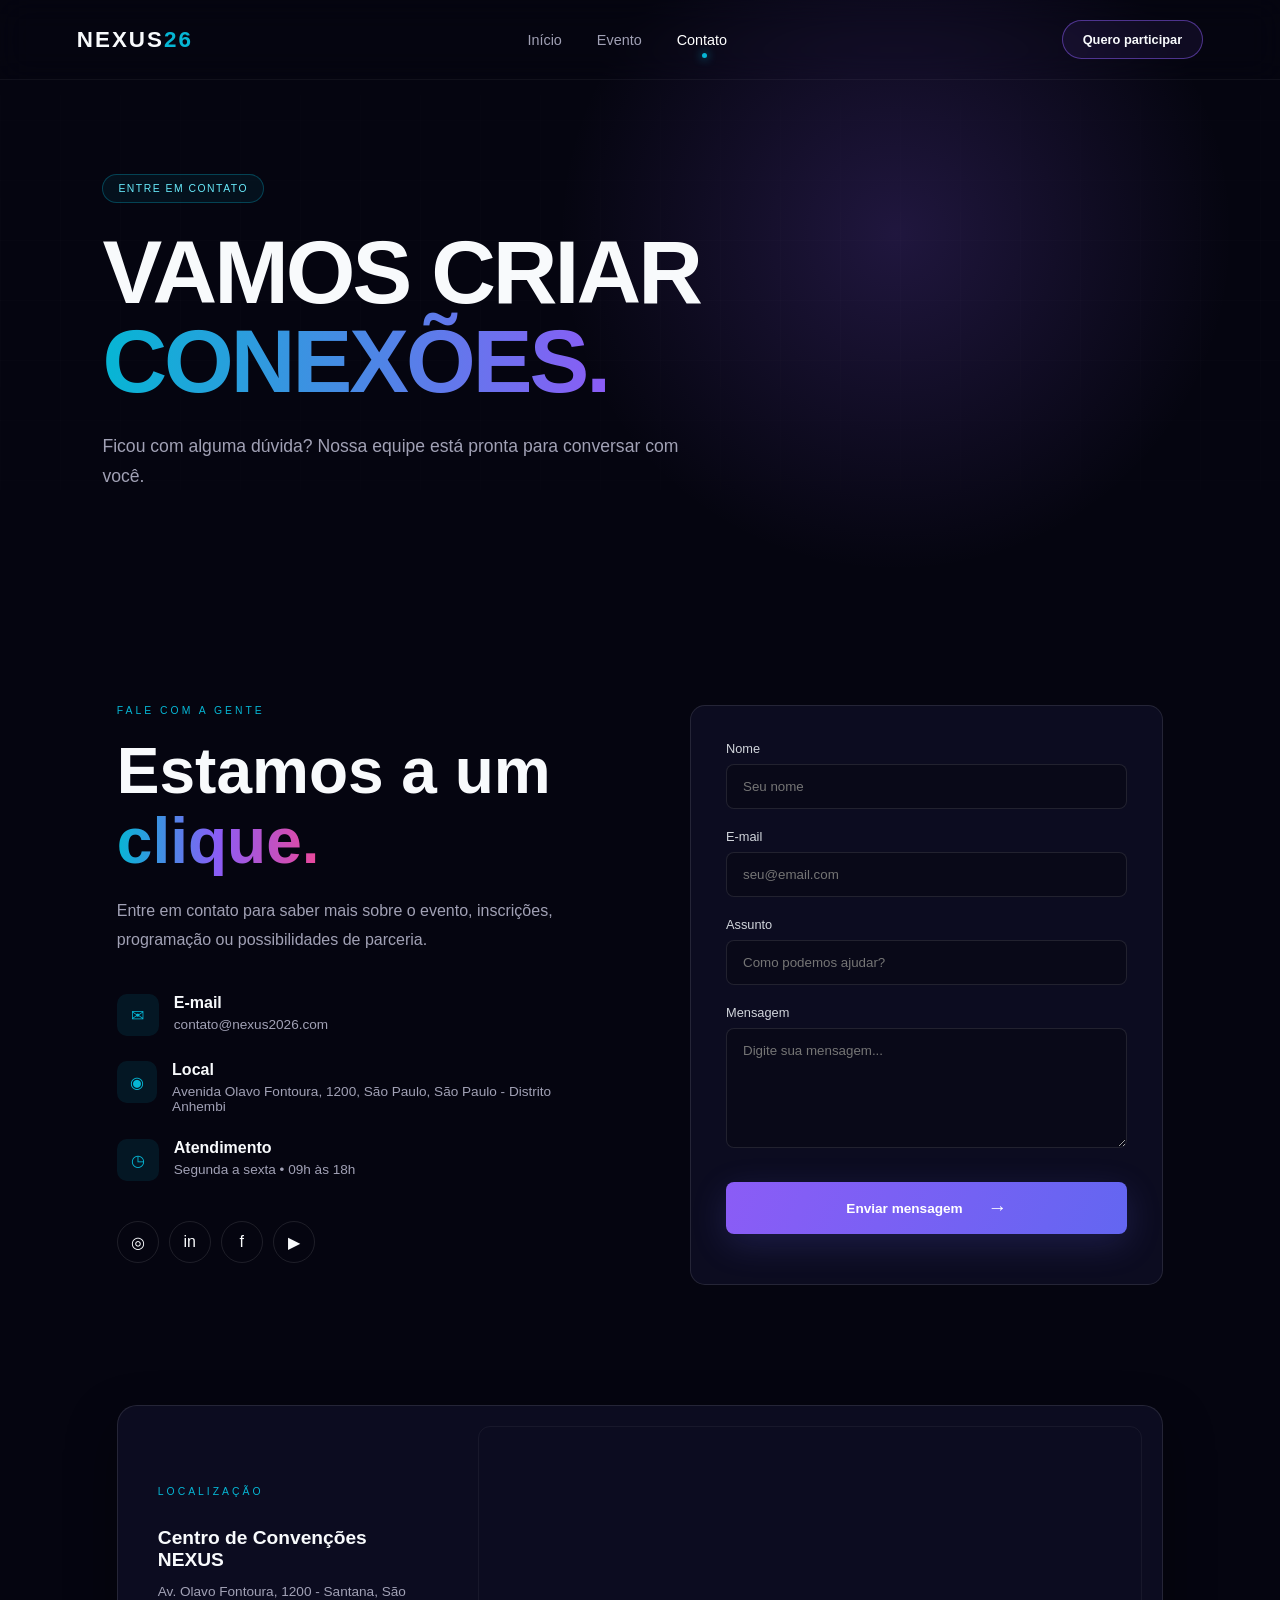
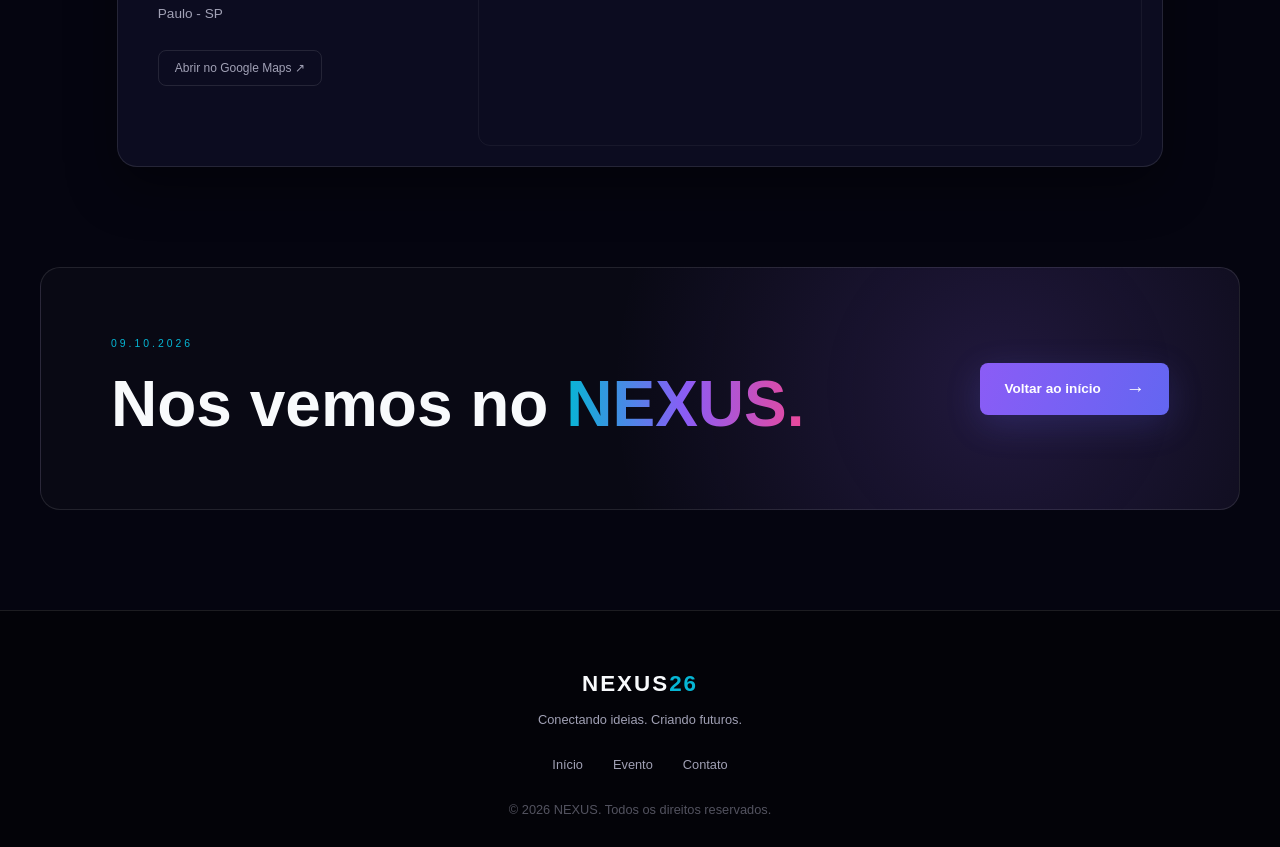
==== commit c1a476df: "ajustar estilo e layout do mapa" ====
--- a/pages/contato.html
+++ b/pages/contato.html
@@ -197,15 +197,24 @@
 
 
 <section class="map-section">
-    <iframe 
-        src="https://www.google.com/maps/embed?pb=!1m18!1m12!1m3!1d3658.2638827725925!2d-46.64366622378873!3d-23.504996978837134!2m3!1f0!0f0!3f0!3m2!1i1024!2i768!4f13.1!3m3!1m2!1s0x94ce58611eb2328f%3A0x86737f2ee6b3bb87!2sAv.%20Olavo%20Fontoura%2C%201200%20-%20Santana%2C%20S%C3%A3o%20Paulo%20-%20SP!5e0!3m2!1spt-BR!2sbr!4v1700000000000!5m2!1spt-BR!2sbr" 
-        width="100%" 
-        height="350" 
-        style="border: 0; border-radius: 20px;" 
-        allowfullscreen="" 
-        loading="lazy" 
-        referrerpolicy="no-referrer-when-downgrade">
-    </iframe>
+    <div class="map-wrapper">
+        <div class="map-info">
+            <span class="section-label">LOCALIZAÇÃO</span>
+            <h3>Centro de Convenções NEXUS</h3>
+            <p>Av. Olavo Fontoura, 1200 - Santana, São Paulo - SP</p>
+            <a href="https://maps.google.com/?q=Av.+Olavo+Fontoura,+1200" target="_blank" class="secondary-button">
+                Abrir no Google Maps ↗
+            </a>
+        </div>
+        
+        <div class="map-container">
+            <iframe 
+                src="https://www.google.com/maps/embed?pb=!1m18!1m12!1m3!1d3658.2638827725925!2d-46.64366622378873!3d-23.504996978837134!2m3!1f0!0f0!3f0!3m2!1i1024!2i768!4f13.1!3m3!1m2!1s0x94ce58611eb2328f%3A0x86737f2ee6b3bb87!2sAv.%20Olavo%20Fontoura%2C%201200%20-%20Santana%2C%20S%C3%A3o%20Paulo%20-%20SP!5e0!3m2!1spt-BR!2sbr!4v1700000000000!5m2!1spt-BR!2sbr" 
+                allowfullscreen="" 
+                loading="lazy">
+            </iframe>
+        </div>
+    </div>
 </section>
 
 
--- a/css/style.css
+++ b/css/style.css
@@ -1076,53 +1076,80 @@
     font-size: .85rem;
 }
 
-
-.map-section iframe {
+.map-section {
+    max-width: 1200px;
+    margin: 0 auto;
+    padding: 0 6% 100px;
+}
+
+.map-wrapper {
+    display: grid;
+    grid-template-columns: 320px 1fr;
+    gap: 20px;
+    background: var(--card);
+    border: 1px solid var(--border);
+    border-radius: 20px;
+    padding: 20px;
+    box-shadow: 0 20px 50px rgba(0, 0, 0, 0.4);
+}
+
+.map-info {
+    display: flex;
+    flex-direction: column;
+    justify-content: center;
+    padding: 20px;
+}
+
+.map-info h3 {
+    font-family: var(--font-tech);
+    font-size: 1.2rem;
+    margin: 10px 0;
+}
+
+.map-info p {
+    color: var(--muted);
+    font-size: 0.85rem;
+    line-height: 1.6;
+    margin-bottom: 25px;
+}
+
+.map-info .secondary-button {
+    padding: 10px 16px;
+    font-size: 0.75rem;
+    align-self: flex-start;
+}
+
+.map-container {
     width: 100%;
-    height: 350px;
-    border-radius: 20px;
-    border: 1px solid var(--border);
-}
-
-.map-placeholder {
-    min-height: 280px;
-
-    display: flex;
-
-    flex-direction: column;
-
-    align-items: center;
-
-    justify-content: center;
-
-    text-align: center;
-
-    padding: 30px;
-
-    border: 1px solid var(--border);
-
-    border-radius: 20px;
-
-    background:
-        linear-gradient(
-            135deg,
-            rgba(139,92,246,.1),
-            rgba(6,182,212,.06)
-        );
-}
-
-.map-icon {
-    font-size: 3rem;
-
-    color: var(--secondary);
-
-    margin-bottom: 20px;
-}
-
-.map-placeholder p {
-    color: var(--muted);
-
-    margin-top: 10px;
+    height: 320px;
+    border-radius: 12px;
+    overflow: hidden;
+    position: relative;
+    border: 1px solid rgba(255, 255, 255, 0.05);
+}
+
+.map-container iframe {
+    width: 100%;
+    height: 100%;
+    border: 0;
+    /* Aplica tom escuro/futurista no mapa claro do Google */
+    filter: invert(90%) hue-rotate(180deg) contrast(1.1) opacity(0.85);
+    transition: filter 0.3s ease;
+}
+
+.map-container:hover iframe {
+    filter: invert(90%) hue-rotate(180deg) contrast(1.2) opacity(1);
+}
+
+/* Responsivo para telas menores */
+@media (max-width: 900px) {
+    .map-wrapper {
+        grid-template-columns: 1fr;
+    }
+
+    .map-container {
+        height: 250px;
+    }
 }
 
 
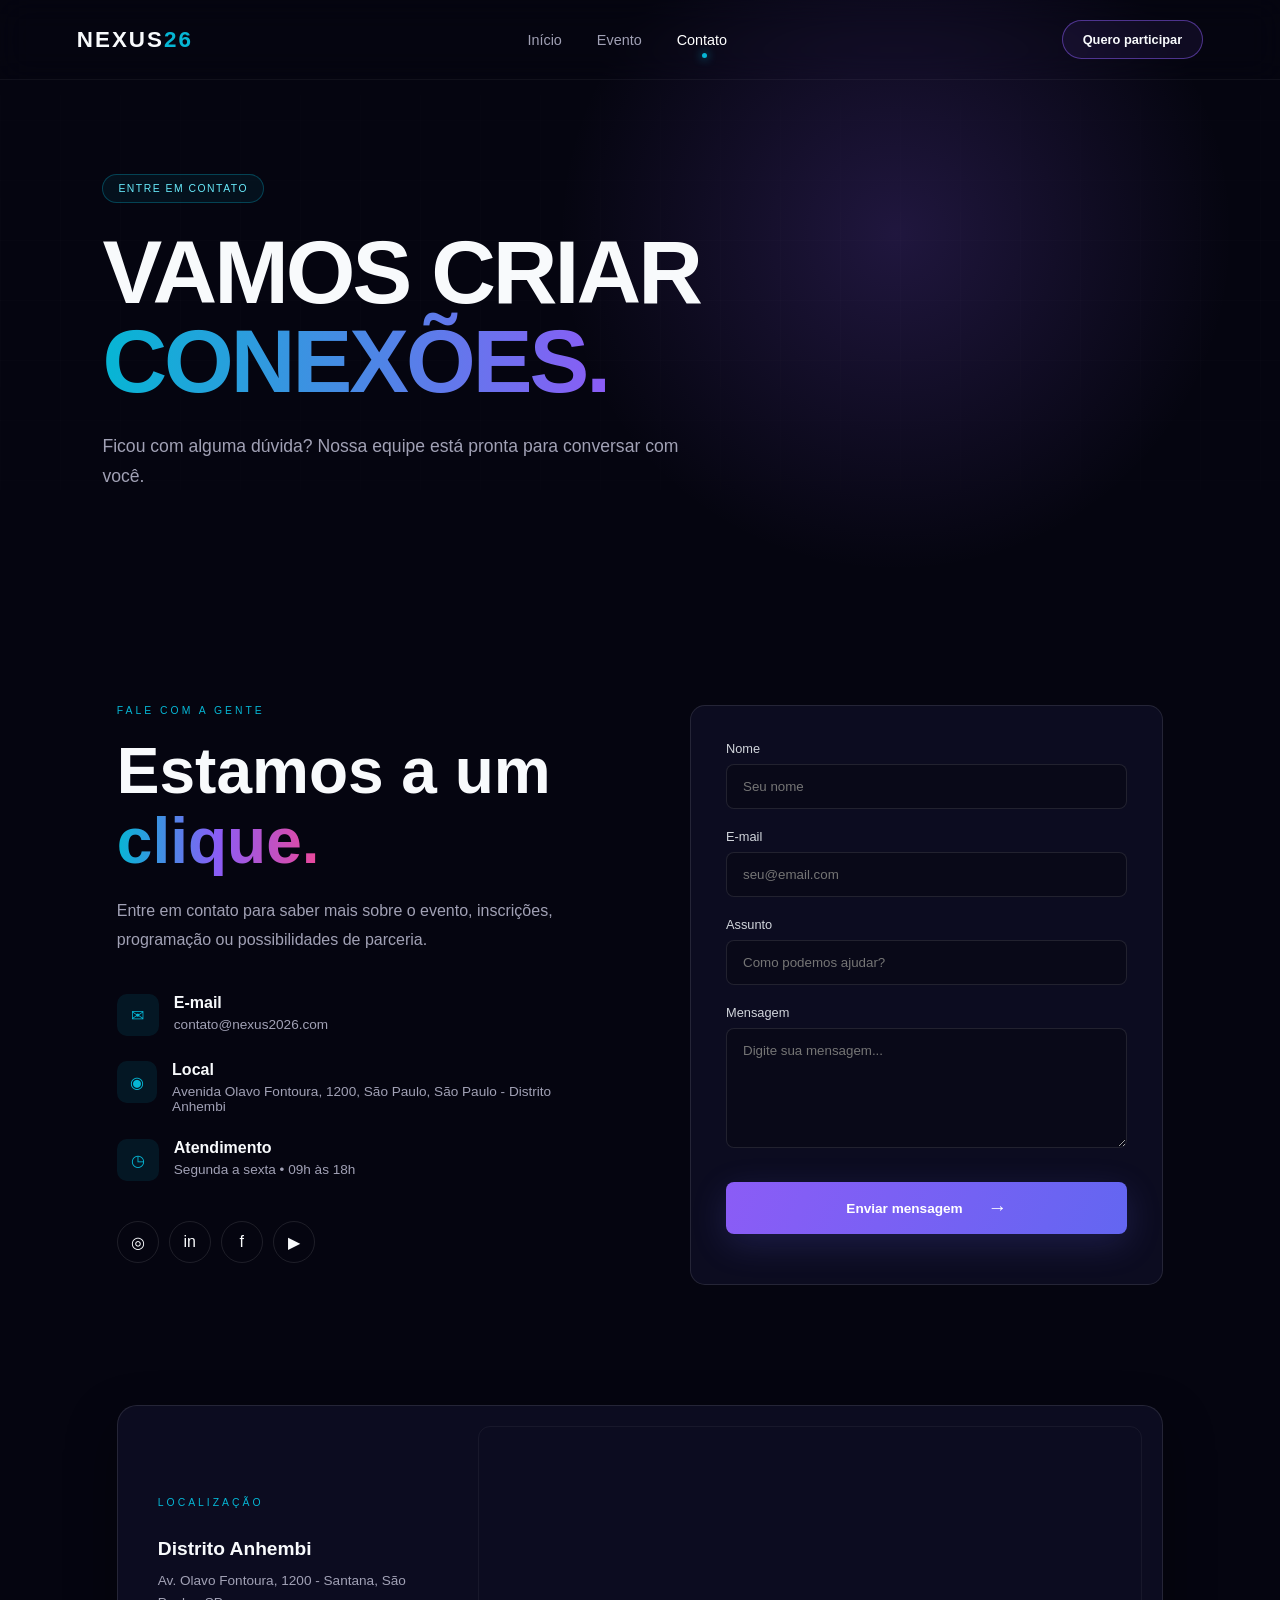
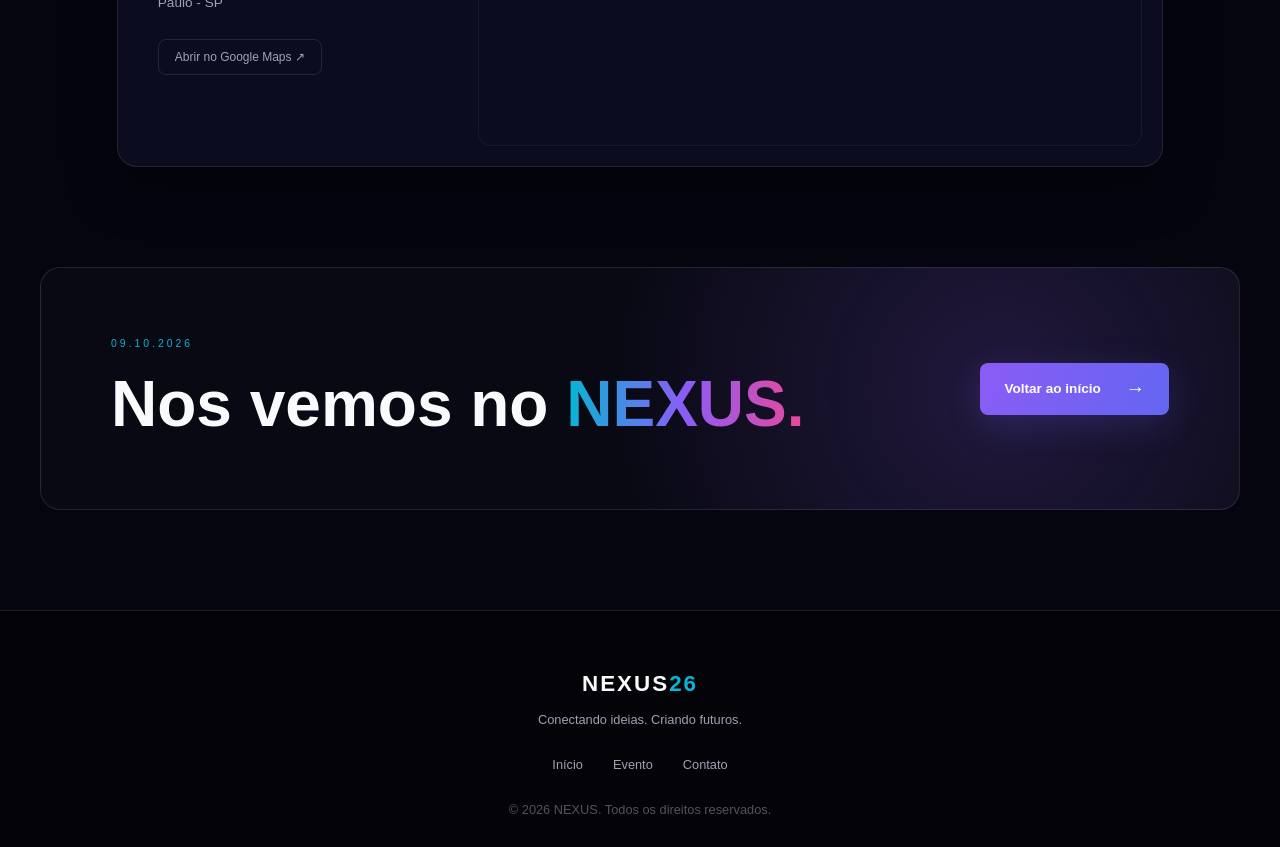
==== commit 3dc6a3f7: "Atualize textos palestrantes e adicione fotos" ====
--- a/pages/contato.html
+++ b/pages/contato.html
@@ -200,7 +200,7 @@
     <div class="map-wrapper">
         <div class="map-info">
             <span class="section-label">LOCALIZAÇÃO</span>
-            <h3>Centro de Convenções NEXUS</h3>
+            <h3>Distrito Anhembi</h3>
             <p>Av. Olavo Fontoura, 1200 - Santana, São Paulo - SP</p>
             <a href="https://maps.google.com/?q=Av.+Olavo+Fontoura,+1200" target="_blank" class="secondary-button">
                 Abrir no Google Maps ↗
--- a/css/style.css
+++ b/css/style.css
@@ -853,27 +853,28 @@
 .speaker-avatar {
     width: 100px;
     height: 100px;
-
     display: grid;
     place-items: center;
-
     margin: 0 auto 25px;
-
     border-radius: 50%;
-
-    font-family: var(--font-tech);
-
+    font-family: var(--font-tech);
     font-size: 1.4rem;
-
     background:
         linear-gradient(
             135deg,
             var(--primary),
             var(--secondary)
         );
-
     box-shadow:
         0 0 40px rgba(139,92,246,.25);
+    overflow: hidden;
+}
+
+
+.speaker-avatar img {
+    width: 100%;
+    height: 100%;
+    object-fit: cover;
 }
 
 .speaker-card p {
@@ -1141,7 +1142,6 @@
     filter: invert(90%) hue-rotate(180deg) contrast(1.2) opacity(1);
 }
 
-/* Responsivo para telas menores */
 @media (max-width: 900px) {
     .map-wrapper {
         grid-template-columns: 1fr;
